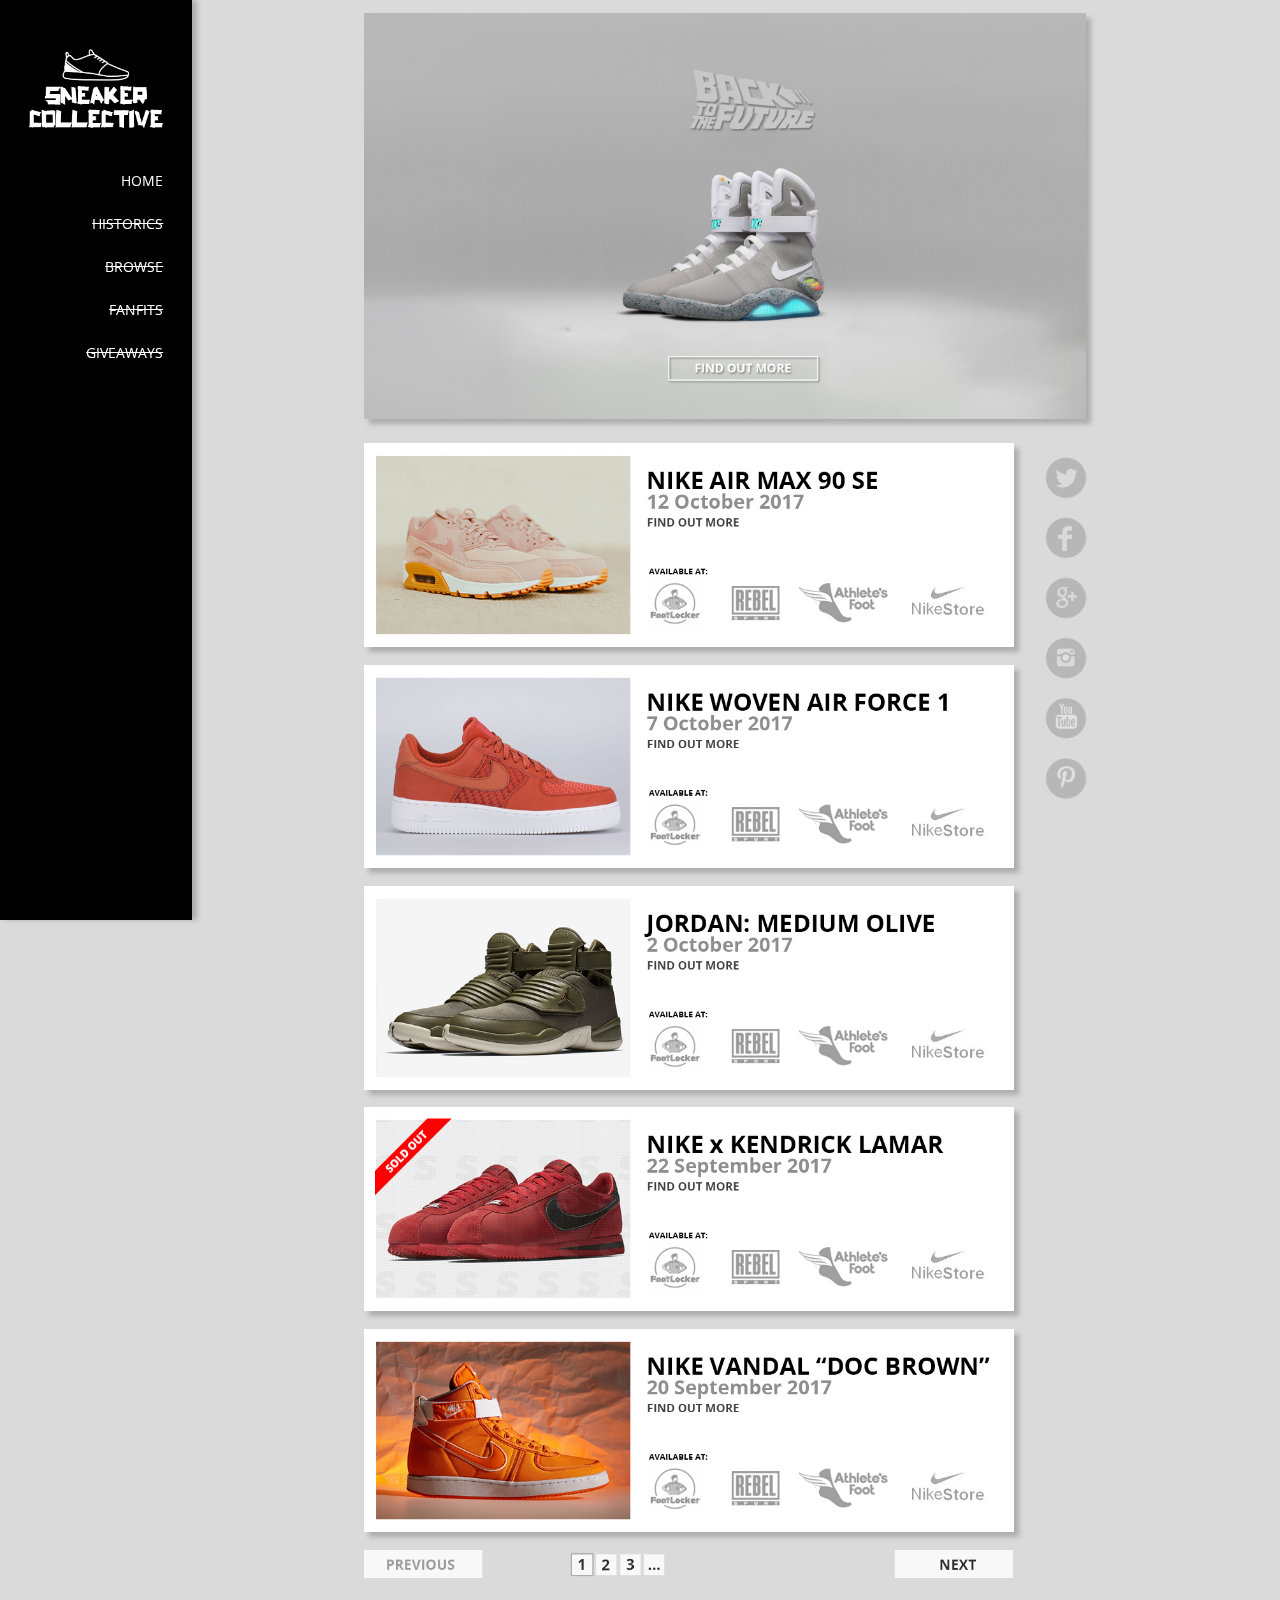
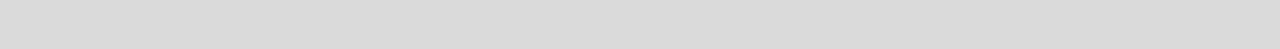
==== index.html @ f5a34ae9 "initial" ====
<!DOCTYPE html>

<html>

	<head>
		<meta charset="utf-8">
		<link rel="stylesheet" type="text/css" href="theme.css">
		<link href="https://fonts.googleapis.com/css?family=Open+Sans:700" rel="stylesheet">
		<title>Kick Konnoisseur</title>
		<script src="https://ajax.googleapis.com/ajax/libs/jquery/3.2.1/jquery.min.js"></script>
		<!--<script src="Kicks.js"></script>-->
	</head>
	
	<body> 
   
		<div class="sidenav">
			<img class="brand-logo" src = "KickKoll.png">
			<ul>
				<li class="menu"><a href="#home">HOME</a></li>
				<li class="menu"><a href="#historic"><strike>HISTORICS</strike></a></li>
				<li class="menu"><a href="#browse"><strike>BROWSE</strike></a></li>
				<li class="menu"><a href="#home"><strike>FANFITS</strike></a></li>
				<li class="menu"><a href="#home"><strike>GIVEAWAYS</strike></a></li>
			</ul>
		</div>
		
		
		
		<div class="main">
			
			<div class="main-container">
				<div class="article-container">
						<img src="Landing Page.jpg">
				</div>
				<div class="main-left-container">
					<div class="article-container">
						<img src="card1.jpg">
					</div>
					<div class="article-container">
						<img src="card2.jpg">
					</div>
					<div class="article-container">
						<img src="card3.jpg">
					</div>
					<div class="article-container">
						<img src="card4.jpg">
					</div>
					<div class="article-container">
						<img src="card5.jpg">
					</div>
					
					<div class="page-num">
						<img src="page.png">
					</div>
				</div>
				
				<div id="main-right">
					<img src="social.png">
				</div>
		
		
		</div>
		
		
	
	</body>
</html>
---- theme.css ----
body{
	background-color: #dadada;
}

.sidenav {
    height: 100%; /* 100% Full-height */
    width: 15%; /* 0 width - change this with JavaScript */
    position: fixed; /* Stay in place */
    z-index: 1; /* Stay on top */
    top: 0;
	left: 0;
    background-color: black; /* Black*/
    overflow-x: hidden; /* Disable horizontal scroll */
    padding-top: 20px; /* Place content 60px from the top */
	
	-webkit-box-shadow: 5px 0px 5px 0px rgba(173,173,173,1);
	-moz-box-shadow: 5px 0px 5px 0px rgba(173,173,173,1);
	box-shadow: 5px 0px 5px 0px rgba(173,173,173,1);
}

.brand-logo {
	width: 70%;
	padding: 15%;
}

.sidenav a {
	border-bottom: 4px solid black;
    padding-right: 0%;
	text-align: right;
	vertical-align: center;
    text-decoration: none;
    font-size: 14px;
    color: white;
    display: block;
	font-family: 'Open Sans', sans-serif;
	transition: all 0.2s ease-in;
}

ul {
	padding: 0;
	margin: 0;
    list-style-type: none;
}

.menu {
	float: right;
	padding: 10px 30px 10px 40px;
	padding-right:15%;
	width: 60%;
	
}

.sidenav a:hover,.sidenav a:focus{
	border-bottom: 4px solid white;
}

.main{
	width: 85%;
	height: auto;
	padding: 0px;
	margin-left: 15%;
}


.main-container {
	float:left;
	margin-left:15%;
	margin-right: 15%;
	margin-bottom: 5%;
	width:70%;
	height: auto;
	
}
.main-left-container{
	display: inline;
	float: left;
	width: 90%;
	height: auto;
}

#main-right {
	display: inline-block;
	margin-right: 2%;
	float: right;
	width: 8%;
	height: 100px;
	padding-bottom: 20px;
}

#main-right img{
	bottom-padding: 10%;
	opacity: 0.2;
}


.article-container{
	width:96%;
	margin: 5px;
	margin-right: 2%;
	margin-bottom: 2%;
	
}
.article-container img{	
	-webkit-box-shadow: 5px 5px 5px 0px rgba(173,173,173,1);
	-moz-box-shadow: 5px 5px 5px 0px rgba(173,173,173,1);
	box-shadow: 5px 5px 5px 0px rgba(173,173,173,1);
}

.page-num{
	width:96%;
	margin: 5px;
	margin-right: 2%;
	margin-bottom: 2%;
	opacity: 0.8;
	
}




.main-container img {
	pointer-events: none;
	cursor:default;
	max-width:100%;
	height: auto;
}

@media only screen and (max-width: 800px) {
	.sidenav a{
		font-size: 10px;
	}
	
	.sidenav a:hover,.sidenav a:focus{
		border-bottom: 2px solid white;
	}
	
	.main-container {
		float:left;
		margin-left:1%;
		margin-right: 1%;
		width:100%;
		height: auto;
	}
	.main-left-container{
		width: 98%;
		margin-left:1%;
		margin-right: 1%;
		
	}
	
	#main-right{
		visibility: hidden;
		display:none;
	}
}

@media only screen and (max-width: 1200px) and (min-width: 800px) {
	
	.main-container {
	float:left;
	margin-left:10%;
	margin-right: 10%;
	margin-bottom: 5%;
	width:80%;
	height: auto;
	}	

}
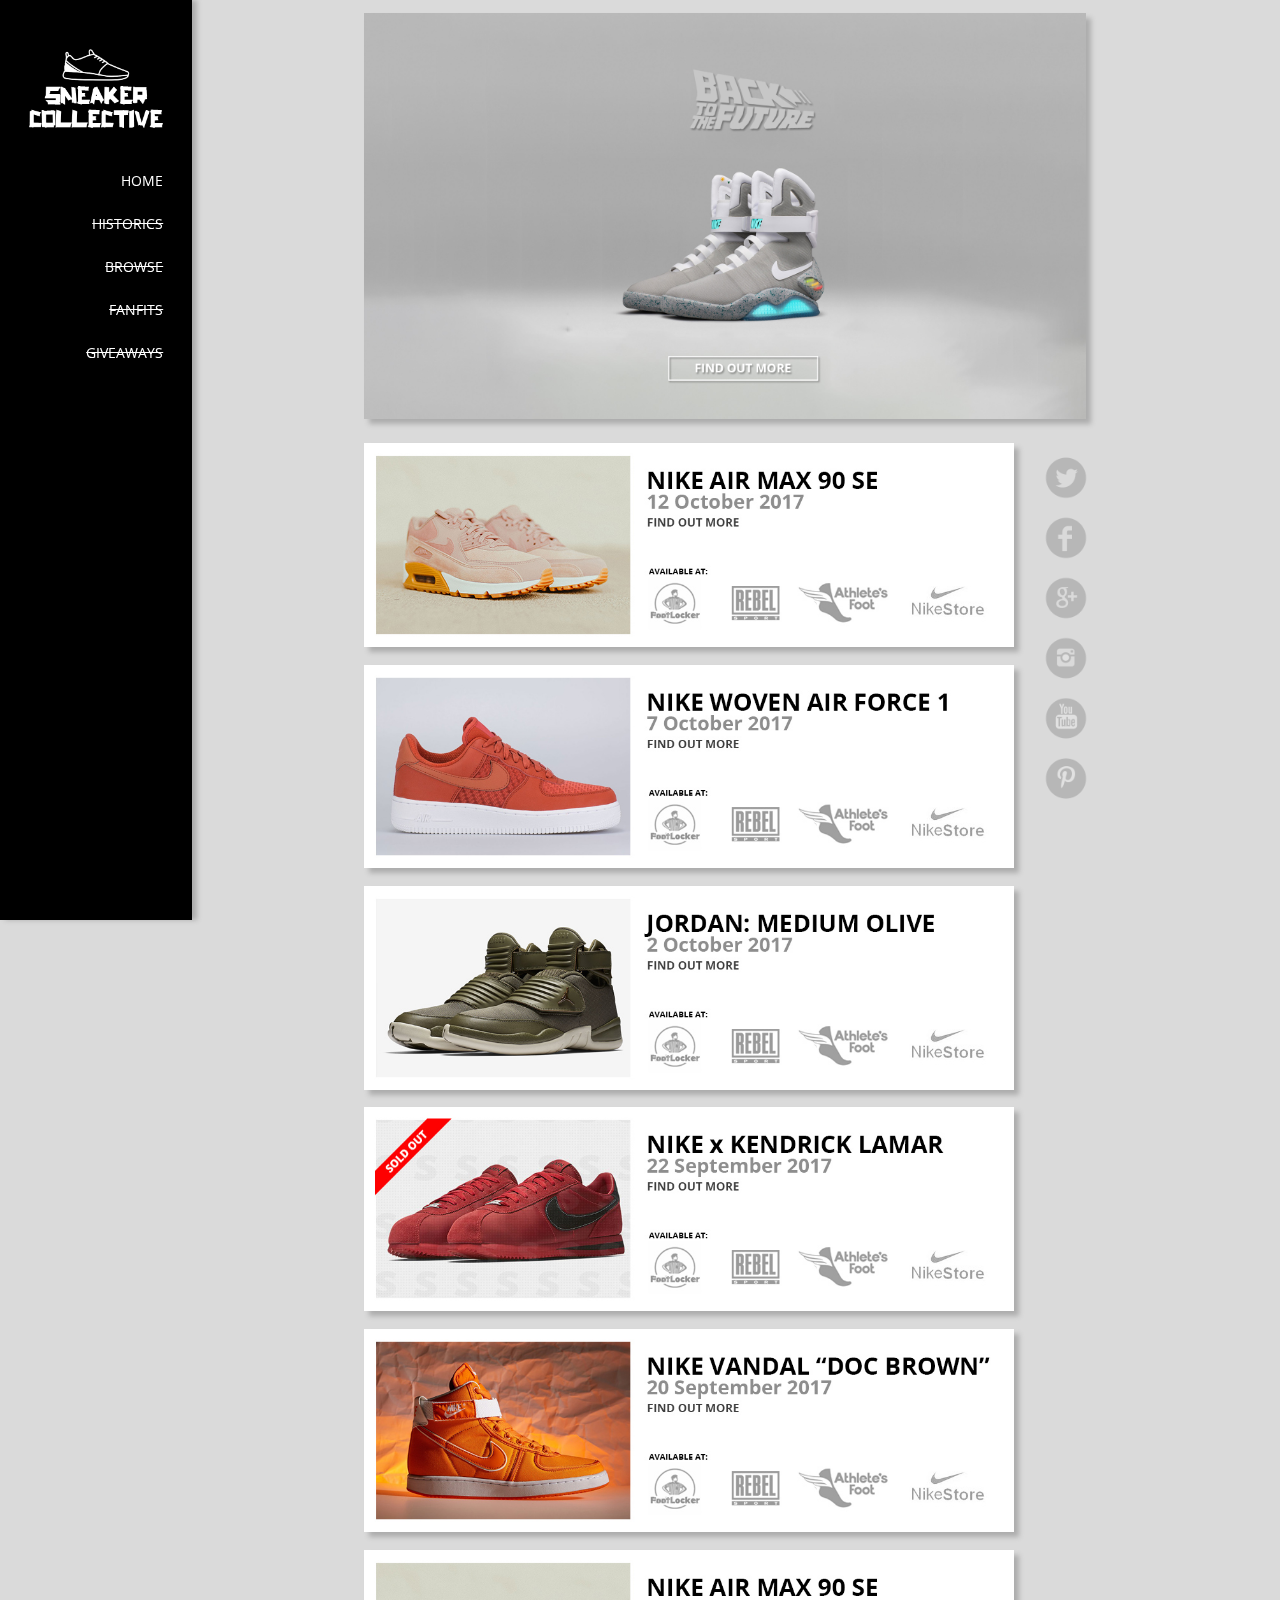
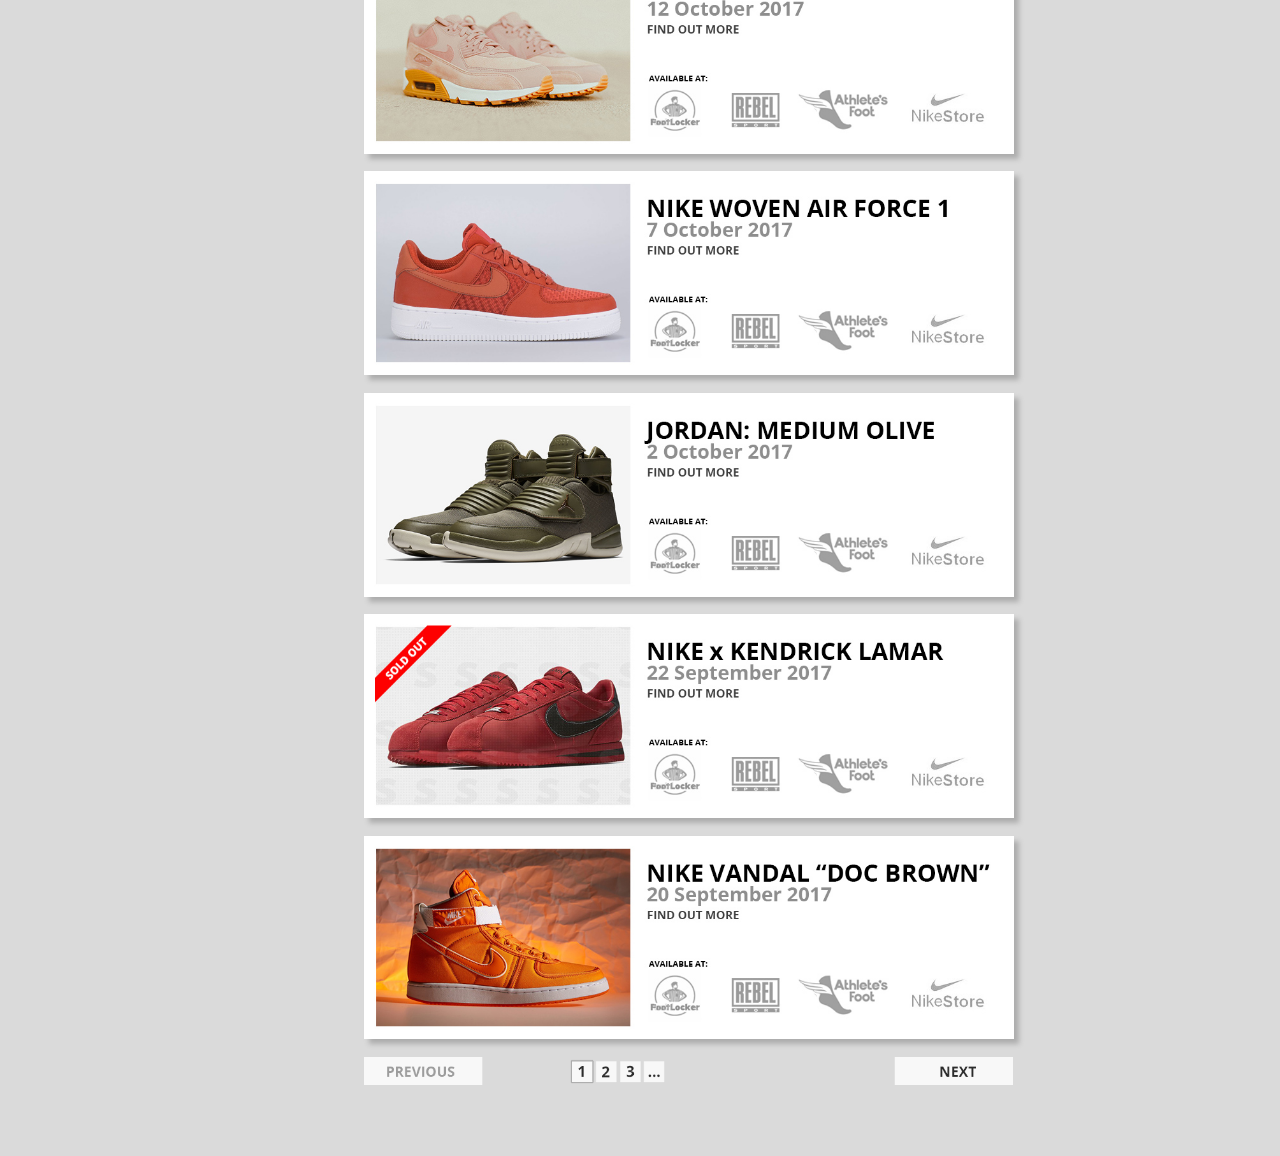
==== commit 8e1b46f0: "Update index.html" ====
--- a/index.html
+++ b/index.html
@@ -6,7 +6,7 @@
 		<meta charset="utf-8">
 		<link rel="stylesheet" type="text/css" href="theme.css">
 		<link href="https://fonts.googleapis.com/css?family=Open+Sans:700" rel="stylesheet">
-		<title>Kick Konnoisseur</title>
+		<title>Sneaker Collection</title>
 		<script src="https://ajax.googleapis.com/ajax/libs/jquery/3.2.1/jquery.min.js"></script>
 		<!--<script src="Kicks.js"></script>-->
 	</head>
@@ -49,6 +49,22 @@
 						<img src="card5.jpg">
 					</div>
 					
+					<div class="article-container">
+						<img src="card1.jpg">
+					</div>
+					<div class="article-container">
+						<img src="card2.jpg">
+					</div>
+					<div class="article-container">
+						<img src="card3.jpg">
+					</div>
+					<div class="article-container">
+						<img src="card4.jpg">
+					</div>
+					<div class="article-container">
+						<img src="card5.jpg">
+					</div>
+					
 					<div class="page-num">
 						<img src="page.png">
 					</div>
@@ -64,4 +80,4 @@
 		
 	
 	</body>
-</html>+</html>
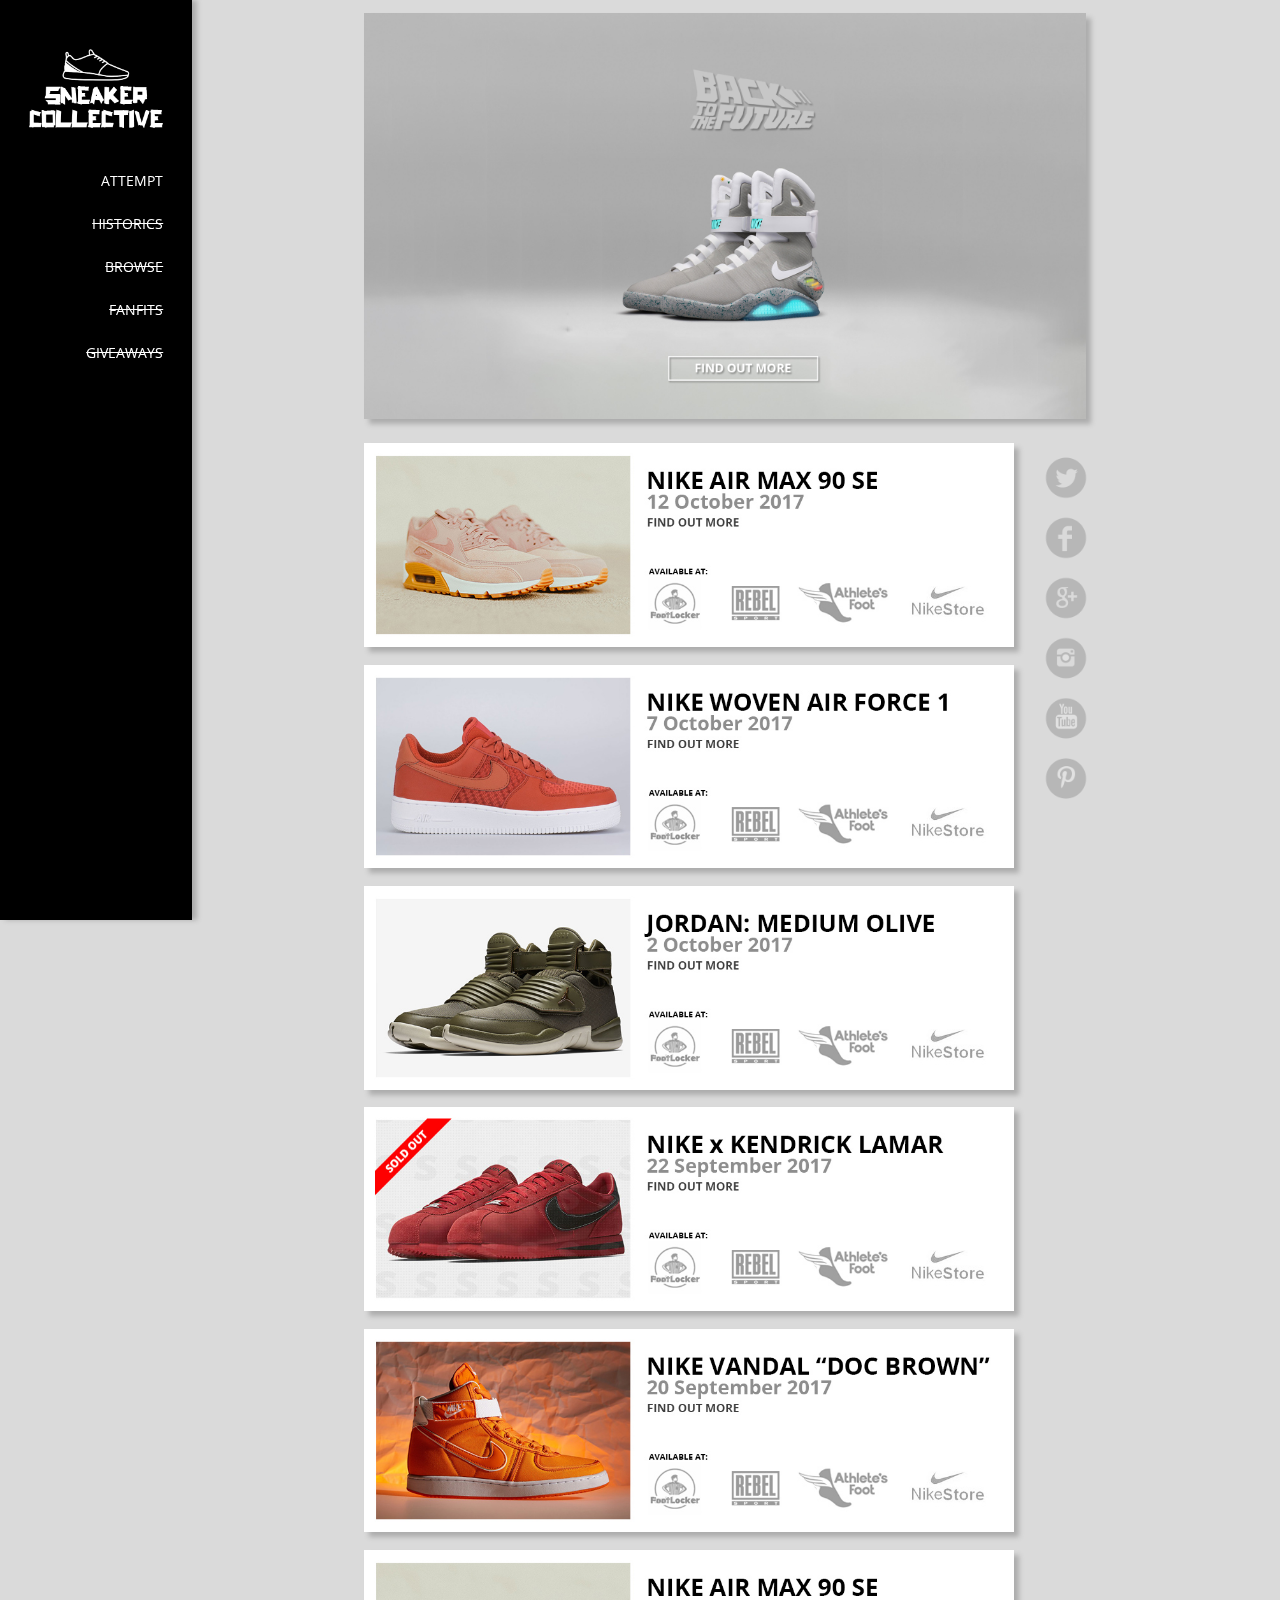
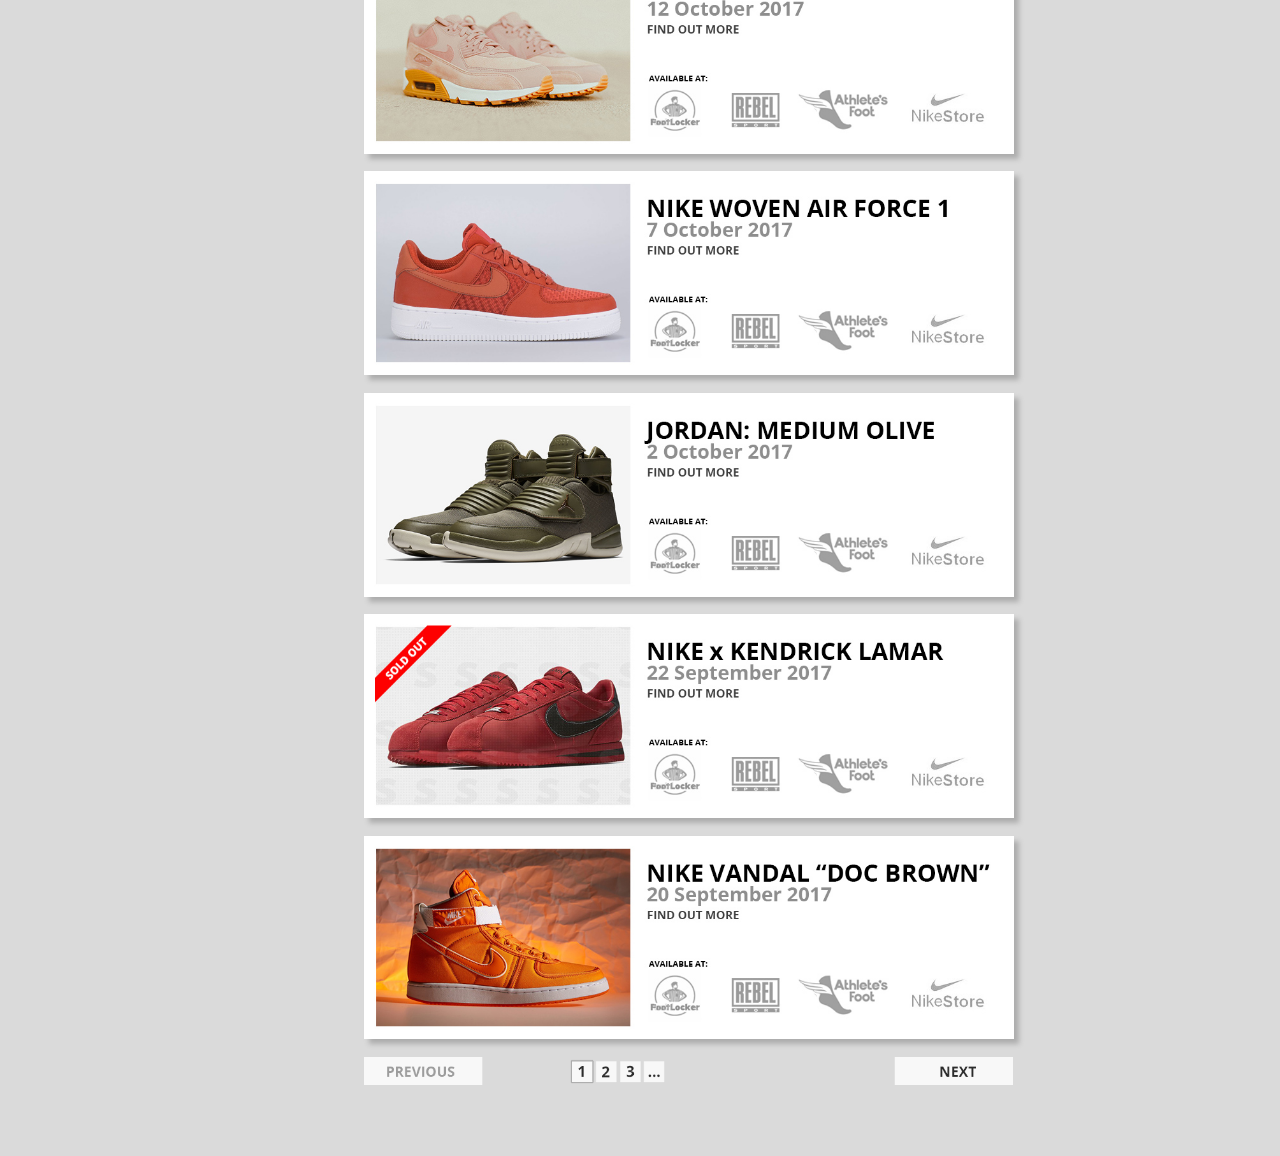
==== commit 8d633939: "Update index.html" ====
--- a/index.html
+++ b/index.html
@@ -16,7 +16,7 @@
 		<div class="sidenav">
 			<img class="brand-logo" src = "KickKoll.png">
 			<ul>
-				<li class="menu"><a href="#home">HOME</a></li>
+				<li class="menu"><a href="#home">ATTEMPT</a></li>
 				<li class="menu"><a href="#historic"><strike>HISTORICS</strike></a></li>
 				<li class="menu"><a href="#browse"><strike>BROWSE</strike></a></li>
 				<li class="menu"><a href="#home"><strike>FANFITS</strike></a></li>
